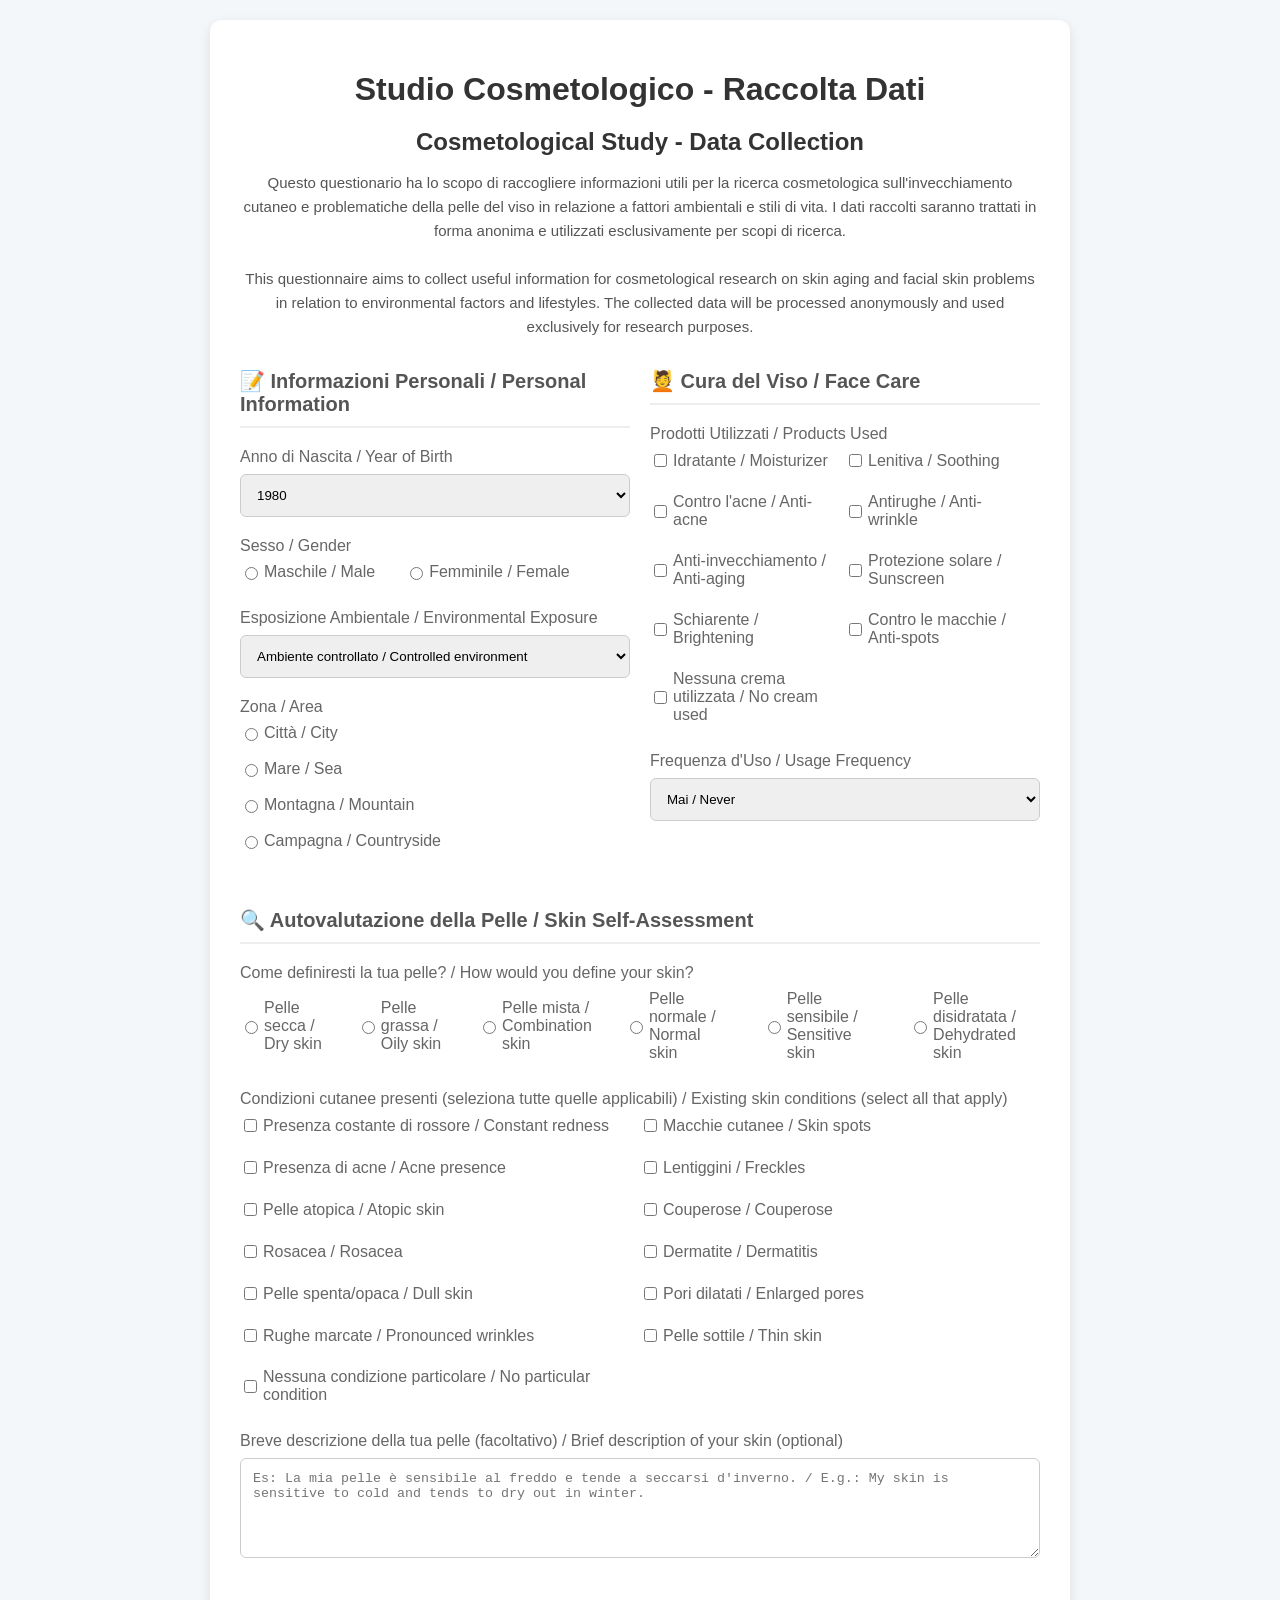
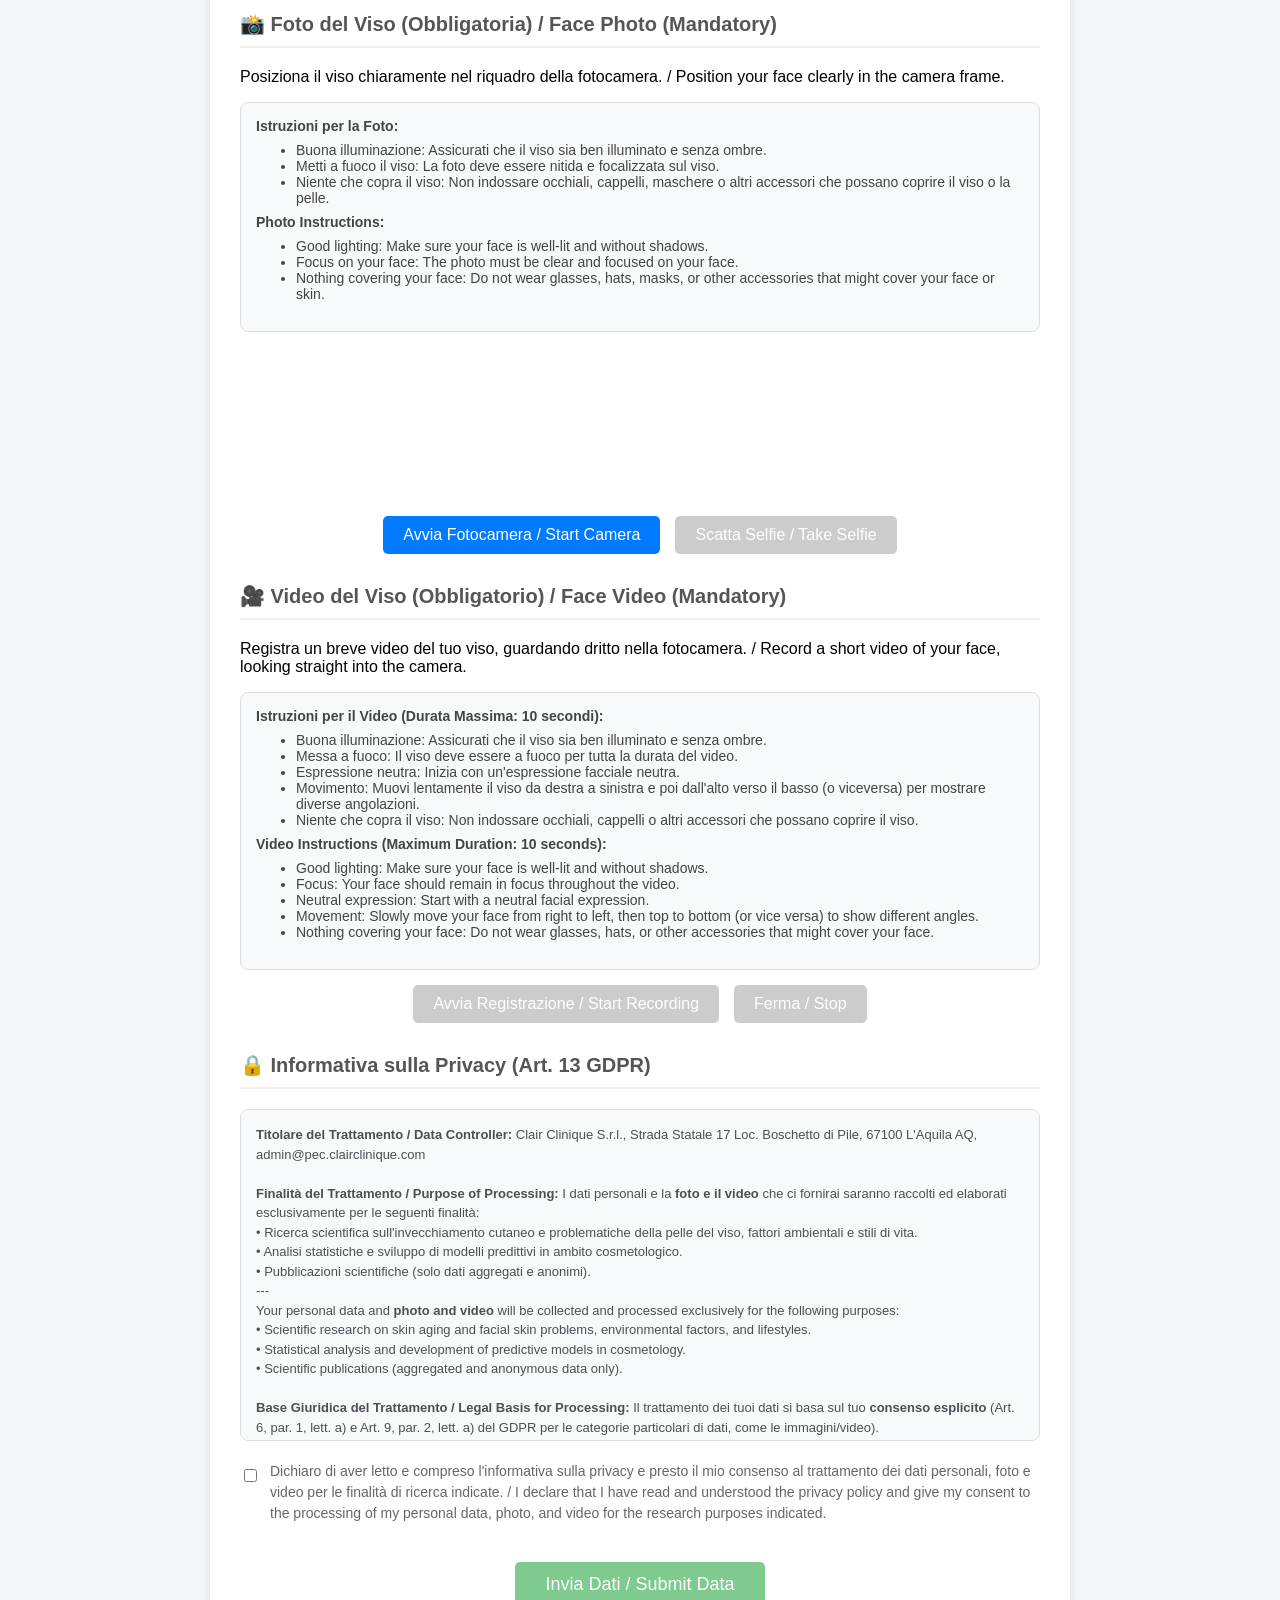
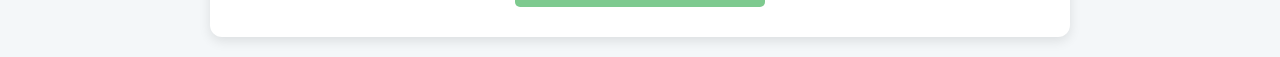
==== DermoStudy/index.html @ 660a95c3 "Create index.html" ====
<!DOCTYPE html>
<html lang="it">
<head>
    <meta charset="UTF-8">
    <meta name="viewport" content="width=device-width, initial-scale=1.0">
    <title>Studio Cosmetologico - Raccolta Dati</title>
    <style>
        body {
            font-family: Arial, sans-serif;
            display: flex;
            justify-content: center;
            align-items: center;
            min-height: 100vh;
            background-color: #f4f7f9;
            margin: 0;
            padding: 20px;
        }

        .container {
            width: 100%;
            max-width: 800px;
            background-color: #ffffff;
            padding: 30px;
            box-shadow: 0 4px 12px rgba(0, 0, 0, 0.1);
            border-radius: 12px;
        }

        h1, h2 {
            color: #333;
            text-align: center;
            margin-bottom: 15px;
        }

        .description {
            color: #555;
            font-size: 15px;
            text-align: center;
            line-height: 1.6;
            margin-bottom: 30px;
        }

        .step {
            margin-bottom: 30px;
        }

        .step-header {
            font-size: 20px;
            font-weight: bold;
            color: #555;
            border-bottom: 2px solid #eee;
            padding-bottom: 10px;
            margin-bottom: 20px;
        }

        label {
            display: block;
            margin-bottom: 8px;
            font-weight: 500;
            color: #666;
        }

        input[type="text"],
        input[type="email"],
        select, textarea {
            width: 100%;
            padding: 12px;
            margin-bottom: 20px;
            border: 1px solid #ccc;
            border-radius: 6px;
            box-sizing: border-box;
            transition: border-color 0.3s;
        }

        textarea {
            min-height: 100px;
            resize: vertical;
        }

        input:focus, select:focus, textarea:focus {
            border-color: #007bff;
            outline: none;
        }

        .radio-group {
            display: flex;
            gap: 30px;
            margin-bottom: 20px;
        }
        
        .radio-option {
            display: flex;
            align-items: center;
            cursor: pointer;
        }
        
        .radio-option input {
            margin-right: 6px;
        }

        .checkbox-group {
            display: flex;
            flex-wrap: wrap;
            gap: 15px;
            margin-bottom: 20px;
        }
        
        .checkbox-option {
            display: flex;
            align-items: center;
            width: calc(50% - 15px);
        }
        
        .checkbox-option input {
            margin-right: 6px;
        }

        /* Media Elements */
        #videoElement, #photoCanvas, #videoPreview {
            width: 100%;
            max-height: 400px;
            background-color: #000;
            border: 2px solid #ccc;
            border-radius: 8px;
            object-fit: cover;
            display: none;
            margin: 10px auto;
        }

        .media-controls {
            display: flex;
            justify-content: center;
            gap: 15px;
            margin-top: 15px;
        }
        
        .media-controls button {
            padding: 10px 20px;
            font-size: 16px;
            color: #fff;
            background-color: #007bff;
            border: none;
            border-radius: 5px;
            cursor: pointer;
        }
        
        .media-controls button:hover:not(:disabled) {
            background-color: #0056b3;
        }
        
        .media-controls button:disabled {
            background-color: #ccc;
            cursor: not-allowed;
        }

        /* Privacy Policy */
        .privacy-policy {
            max-height: 300px;
            overflow-y: auto;
            background-color: #f8f9fa;
            border: 1px solid #ddd;
            border-radius: 8px;
            padding: 15px;
            font-size: 13px;
            line-height: 1.5;
            color: #495057;
            margin-bottom: 20px;
        }

        .privacy-consent {
            display: flex;
            align-items: flex-start;
            margin-bottom: 25px;
        }
        
        .privacy-consent input[type="checkbox"] {
            margin-top: 8px;
        }
        
        .privacy-consent label {
            margin-left: 10px;
            font-size: 14px;
            color: #666;
            line-height: 1.5;
        }

        .submit-section {
            text-align: center;
        }
        
        #submitFormButton {
            padding: 12px 30px;
            font-size: 18px;
            background-color: #28a745;
            color: #fff;
            border: none;
            border-radius: 5px;
            cursor: not-allowed;
            opacity: 0.6;
        }
        
        #submitFormButton.active {
            opacity: 1;
            cursor: pointer;
        }
        
        #submitFormButton.active:hover {
            background-color: #218838;
        }

        .success-message {
            color: #28a745;
            font-weight: bold;
            margin-top: 20px;
            display: none;
        }
        
        .error-message {
            color: #dc3545;
            margin-top: 15px;
            display: none;
        }
        
        .form-row {
            display: flex;
            gap: 20px;
            margin-bottom: 20px;
        }
        
        .form-col {
            flex: 1;
        }
        
        @media (max-width: 768px) {
            .form-row {
                flex-direction: column;
                gap: 0;
            }
            
            .checkbox-option {
                width: 100%;
            }
        }

        .vertical-group {
            flex-direction: column;
            gap: 10px;
            align-items: flex-start;
        }
    </style>
</head>
<body>
    <div class="container">
        <h1>Studio Cosmetologico - Raccolta Dati</h1>
        <h2>Cosmetological Study - Data Collection</h2>
        <div class="description">
            Questo questionario ha lo scopo di raccogliere informazioni utili per la ricerca cosmetologica sull'invecchiamento cutaneo e problematiche della pelle del viso in relazione a fattori ambientali e stili di vita. I dati raccolti saranno trattati in forma anonima e utilizzati esclusivamente per scopi di ricerca.
            <br><br>
            This questionnaire aims to collect useful information for cosmetological research on skin aging and facial skin problems in relation to environmental factors and lifestyles. The collected data will be processed anonymously and used exclusively for research purposes.
        </div>

        <form id="verificationForm">
            <div class="form-row">
                <div class="form-col">
                    <div class="step form-section">
                        <div class="step-header">📝 Informazioni Personali / Personal Information</div>
                        
                        <label for="birthYear">Anno di Nascita / Year of Birth</label>
                        <select id="birthYear" name="birthYear" required>
                            <!-- Years will be populated by JavaScript -->
                        </select>

                        <label>Sesso / Gender</label>
                        <div class="radio-group">
                            <label class="radio-option">
                                <input type="radio" name="gender" value="Maschile / Male" required> Maschile / Male
                            </label>
                            <label class="radio-option">
                                <input type="radio" name="gender" value="Femminile / Female"> Femminile / Female
                            </label>
                        </div>

                        <label for="environmentExposure">Esposizione Ambientale / Environmental Exposure</label>
                        <select id="environmentExposure" name="environmentExposure" required>
                            <option value="Lavoro all'aperto / Outdoor work">Lavoro all'aperto / Outdoor work</option>
                            <option value="Esposizione solare frequente / Frequent sun exposure">Esposizione solare frequente / Frequent sun exposure</option>
                            <option value="Clima estremo / Extreme climate">Clima estremo / Extreme climate</option>
                            <option value="Ambiente controllato / Controlled environment" selected>Ambiente controllato / Controlled environment</option>
                        </select>

                        <label>Zona / Area</label>
                        <div class="radio-group vertical-group">
                            <label class="radio-option">
                                <input type="radio" name="area" value="Città / City" required> Città / City
                            </label>
                            
                            <label class="radio-option">
                                <input type="radio" name="area" value="Mare / Sea"> Mare / Sea
                            </label>
                            
                            <label class="radio-option">
                                <input type="radio" name="area" value="Montagna / Mountain"> Montagna / Mountain
                            </label>
                            
                            <label class="radio-option">
                                <input type="radio" name="area" value="Campagna / Countryside"> Campagna / Countryside
                            </label>
                        </div>
                    </div>
                </div>
                
                <div class="form-col">
                    <div class="step form-section">
                        <div class="step-header">💆 Cura del Viso / Face Care</div>
                        
                        <label>Prodotti Utilizzati / Products Used</label>
                        <div class="checkbox-group">
                            <label class="checkbox-option">
                                <input type="checkbox" name="products" value="Idratante / Moisturizer"> Idratante / Moisturizer
                            </label>
                            <label class="checkbox-option">
                                <input type="checkbox" name="products" value="Lenitiva / Soothing"> Lenitiva / Soothing
                            </label>
                            <label class="checkbox-option">
                                <input type="checkbox" name="products" value="Contro l'acne / Anti-acne"> Contro l'acne / Anti-acne
                            </label>
                            <label class="checkbox-option">
                                <input type="checkbox" name="products" value="Antirughe / Anti-wrinkle"> Antirughe / Anti-wrinkle
                            </label>
                            <label class="checkbox-option">
                                <input type="checkbox" name="products" value="Anti-invecchiamento / Anti-aging"> Anti-invecchiamento / Anti-aging
                            </label>
                            <label class="checkbox-option">
                                <input type="checkbox" name="products" value="Protezione solare / Sunscreen"> Protezione solare / Sunscreen
                            </label>
                            <label class="checkbox-option">
                                <input type="checkbox" name="products" value="Schiarente / Brightening"> Schiarente / Brightening
                            </label>
                            <label class="checkbox-option">
                                <input type="checkbox" name="products" value="Contro le macchie / Anti-spots"> Contro le macchie / Anti-spots
                            </label>
                            <label class="checkbox-option">
                                <input type="checkbox" name="products" value="Nessuna crema utilizzata / No cream used"> Nessuna crema utilizzata / No cream used
                            </label>
                        </div>

                        <label for="usageFrequency">Frequenza d'Uso / Usage Frequency</label>
                        <select id="usageFrequency" name="usageFrequency" required>
                            <option value="Mai / Never">Mai / Never</option>
                            <option value="Raramente / Rarely">Raramente / Rarely</option>
                            <option value="1-2 volte a settimana / 1-2 times a week">1-2 volte a settimana / 1-2 times a week</option>
                            <option value="3-4 volte a settimana / 3-4 times a week">3-4 volte a settimana / 3-4 times a week</option>
                            <option value="Ogni giorno / Every day">Ogni giorno / Every day</option>
                            <option value="Più volte al giorno / Multiple times a day">Più volte al giorno / Multiple times a day</option>
                        </select>
                    </div>
                </div>
            </div>
            
            <div class="step form-section">
                <div class="step-header">🔍 Autovalutazione della Pelle / Skin Self-Assessment</div>
                
                <label>Come definiresti la tua pelle? / How would you define your skin?</label>
                <div class="radio-group">
                    <label class="radio-option">
                        <input type="radio" name="skinType" value="Pelle secca / Dry skin" required> Pelle secca / Dry skin
                    </label>
                    <label class="radio-option">
                        <input type="radio" name="skinType" value="Pelle grassa / Oily skin"> Pelle grassa / Oily skin
                    </label>
                    <label class="radio-option">
                        <input type="radio" name="skinType" value="Pelle mista / Combination skin"> Pelle mista / Combination skin
                    </label>
                    <label class="radio-option">
                        <input type="radio" name="skinType" value="Pelle normale / Normal skin"> Pelle normale / Normal skin
                    </label>
                    <label class="radio-option">
                        <input type="radio" name="skinType" value="Pelle sensibile / Sensitive skin"> Pelle sensibile / Sensitive skin
                    </label>
                    <label class="radio-option">
                        <input type="radio" name="skinType" value="Pelle disidratata / Dehydrated skin"> Pelle disidratata / Dehydrated skin
                    </label>
                </div>
                
                <label>Condizioni cutanee presenti (seleziona tutte quelle applicabili) / Existing skin conditions (select all that apply)</label>
                <div class="checkbox-group">
                    <label class="checkbox-option">
                        <input type="checkbox" name="skinConditions" value="Presenza costante di rossore / Constant redness"> Presenza costante di rossore / Constant redness
                    </label>
                    <label class="checkbox-option">
                        <input type="checkbox" name="skinConditions" value="Macchie cutanee / Skin spots"> Macchie cutanee / Skin spots
                    </label>
                    <label class="checkbox-option">
                        <input type="checkbox" name="skinConditions" value="Presenza di acne / Acne presence"> Presenza di acne / Acne presence
                    </label>
                    <label class="checkbox-option">
                        <input type="checkbox" name="skinConditions" value="Lentiggini / Freckles"> Lentiggini / Freckles
                    </label>
                    <label class="checkbox-option">
                        <input type="checkbox" name="skinConditions" value="Pelle atopica / Atopic skin"> Pelle atopica / Atopic skin
                    </label>
                    <label class="checkbox-option">
                        <input type="checkbox" name="skinConditions" value="Couperose / Couperose"> Couperose / Couperose
                    </label>
                    <label class="checkbox-option">
                        <input type="checkbox" name="skinConditions" value="Rosacea / Rosacea"> Rosacea / Rosacea
                    </label>
                    <label class="checkbox-option">
                        <input type="checkbox" name="skinConditions" value="Dermatite / Dermatitis"> Dermatite / Dermatitis
                    </label>
                    <label class="checkbox-option">
                        <input type="checkbox" name="skinConditions" value="Pelle spenta/opaca / Dull skin"> Pelle spenta/opaca / Dull skin
                    </label>
                    <label class="checkbox-option">
                        <input type="checkbox" name="skinConditions" value="Pori dilatati / Enlarged pores"> Pori dilatati / Enlarged pores
                    </label>
                    <label class="checkbox-option">
                        <input type="checkbox" name="skinConditions" value="Rughe marcate / Pronounced wrinkles"> Rughe marcate / Pronounced wrinkles
                    </label>
                    <label class="checkbox-option">
                        <input type="checkbox" name="skinConditions" value="Pelle sottile / Thin skin"> Pelle sottile / Thin skin
                    </label>
                    <label class="checkbox-option">
                        <input type="checkbox" name="skinConditions" value="Nessuna condizione particolare / No particular condition"> Nessuna condizione particolare / No particular condition
                    </label>
                </div>
                
                <label for="skinDescription">Breve descrizione della tua pelle (facoltativo) / Brief description of your skin (optional)</label>
                <textarea id="skinDescription" name="skinDescription" placeholder="Es: La mia pelle è sensibile al freddo e tende a seccarsi d'inverno. / E.g.: My skin is sensitive to cold and tends to dry out in winter."></textarea>
            </div>

            <!-- Step 2: Selfie -->
            <div class="step selfie-section">
                <div class="step-header">📸 Foto del Viso (Obbligatoria) / Face Photo (Mandatory)</div>
                <p>Posiziona il viso chiaramente nel riquadro della fotocamera. / Position your face clearly in the camera frame.</p>
                <div style="background: #f8f9fa; border: 1px solid #ddd; border-radius: 8px; padding: 15px; margin-bottom: 15px; font-size: 14px; color: #444;">
                    <strong>Istruzioni per la Foto:</strong>
                    <ul style="margin-top: 8px; margin-bottom: 8px;">
                        <li>Buona illuminazione: Assicurati che il viso sia ben illuminato e senza ombre.</li>
                        <li>Metti a fuoco il viso: La foto deve essere nitida e focalizzata sul viso.</li>
                        <li>Niente che copra il viso: Non indossare occhiali, cappelli, maschere o altri accessori che possano coprire il viso o la pelle.</li>
                    </ul>
                    <strong>Photo Instructions:</strong>
                    <ul style="margin-top: 8px;">
                        <li>Good lighting: Make sure your face is well-lit and without shadows.</li>
                        <li>Focus on your face: The photo must be clear and focused on your face.</li>
                        <li>Nothing covering your face: Do not wear glasses, hats, masks, or other accessories that might cover your face or skin.</li>
                    </ul>
                </div>
                <video id="selfieVideoElement"></video>
                <canvas id="photoCanvas"></canvas>
                <div class="media-controls">
                    <button type="button" id="startCameraButton">Avvia Fotocamera / Start Camera</button>
                    <button type="button" id="captureButton" disabled>Scatta Selfie / Take Selfie</button>
                    <button type="button" id="retakeButton" style="display: none;">Ripeti / Retake</button>
                </div>
            </div>

            <!-- Step 3: Video Recording -->
            <div class="step video-section">
                <div class="step-header">🎥 Video del Viso (Obbligatorio) / Face Video (Mandatory)</div>
                <p>Registra un breve video del tuo viso, guardando dritto nella fotocamera. / Record a short video of your face, looking straight into the camera.</p>
                <div style="background: #f8f9fa; border: 1px solid #ddd; border-radius: 8px; padding: 15px; margin-bottom: 15px; font-size: 14px; color: #444;">
                    <strong>Istruzioni per il Video (Durata Massima: 10 secondi):</strong>
                    <ul style="margin-top: 8px; margin-bottom: 8px;">
                        <li>Buona illuminazione: Assicurati che il viso sia ben illuminato e senza ombre.</li>
                        <li>Messa a fuoco: Il viso deve essere a fuoco per tutta la durata del video.</li>
                        <li>Espressione neutra: Inizia con un'espressione facciale neutra.</li>
                        <li>Movimento: Muovi lentamente il viso da destra a sinistra e poi dall'alto verso il basso (o viceversa) per mostrare diverse angolazioni.</li>
                        <li>Niente che copra il viso: Non indossare occhiali, cappelli o altri accessori che possano coprire il viso.</li>
                    </ul>
                    <strong>Video Instructions (Maximum Duration: 10 seconds):</strong>
                    <ul style="margin-top: 8px;">
                        <li>Good lighting: Make sure your face is well-lit and without shadows.</li>
                        <li>Focus: Your face should remain in focus throughout the video.</li>
                        <li>Neutral expression: Start with a neutral facial expression.</li>
                        <li>Movement: Slowly move your face from right to left, then top to bottom (or vice versa) to show different angles.</li>
                        <li>Nothing covering your face: Do not wear glasses, hats, or other accessories that might cover your face.</li>
                    </ul>
                </div>
                <video id="videoElement"></video>
                <video id="videoPreview" controls></video>
                <div class="media-controls">
                    <button type="button" id="recordButton" disabled>Avvia Registrazione / Start Recording</button>
                    <button type="button" id="stopButton" disabled>Ferma / Stop</button>
                    <button type="button" id="reRecordButton" style="display: none;">Riregistra / Re-record</button>
                </div>
            </div>

            <!-- Step 4: Privacy -->
            <div class="step privacy-section">
                <div class="step-header">🔒 Informativa sulla Privacy (Art. 13 GDPR)</div>
                <div class="privacy-policy">
                    <strong>Titolare del Trattamento / Data Controller:</strong> Clair Clinique S.r.l., Strada Statale 17 Loc. Boschetto di Pile, 67100 L'Aquila AQ, admin@pec.clairclinique.com<br><br>

                    <strong>Finalità del Trattamento / Purpose of Processing:</strong> I dati personali e la <strong>foto e il video</strong> che ci fornirai saranno raccolti ed elaborati esclusivamente per le seguenti finalità:<br>
                    • Ricerca scientifica sull'invecchiamento cutaneo e problematiche della pelle del viso, fattori ambientali e stili di vita.<br>
                    • Analisi statistiche e sviluppo di modelli predittivi in ambito cosmetologico.<br>
                    • Pubblicazioni scientifiche (solo dati aggregati e anonimi).<br>
                    ---<br>
                    Your personal data and <strong>photo and video</strong> will be collected and processed exclusively for the following purposes:<br>
                    • Scientific research on skin aging and facial skin problems, environmental factors, and lifestyles.<br>
                    • Statistical analysis and development of predictive models in cosmetology.<br>
                    • Scientific publications (aggregated and anonymous data only).<br><br>

                    <strong>Base Giuridica del Trattamento / Legal Basis for Processing:</strong> Il trattamento dei tuoi dati si basa sul tuo <strong>consenso esplicito</strong> (Art. 6, par. 1, lett. a) e Art. 9, par. 2, lett. a) del GDPR per le categorie particolari di dati, come le immagini/video).<br>
                    ---<br>
                    The processing of your data is based on your <strong>explicit consent</strong> (Art. 6, par. 1, lit. a) and Art. 9, par. 2, lit. a) of the GDPR for special categories of data, such as images/videos).<br><br>

                    <strong>Categorie di Dati Raccolti / Categories of Data Collected:</strong><br>
                    • <strong>Dati anagrafici (non identificativi) / Anagraphic data (non-identifying):</strong> Anno di nascita / Year of birth, Sesso / Gender.<br>
                    • <strong>Dati geografici / Geographic data:</strong> Zona (città, mare, montagna, campagna) / Area (city, sea, mountain, countryside).<br>
                    • <strong>Dati relativi allo stile di vita / Lifestyle data:</strong> Esposizione ambientale / Environmental exposure.<br>
                    • <strong>Dati relativi alla salute (autovalutazione) / Health-related data (self-assessment):</strong> Tipo di pelle / Skin type, Condizioni cutanee / Skin conditions, Breve descrizione della pelle / Brief skin description.<br>
                    • <strong>Dati relativi alle abitudini di cura / Care habits data:</strong> Prodotti utilizzati / Products used, Frequenza d'uso / Usage frequency.<br>
                    • <strong>Dati biometrici (foto e video)</strong>: Una fotografia E un video del viso. / <strong>Biometric data (photo and video)</strong>: A photograph AND a video of the face.<br><br>

                    <strong>Modalità del Trattamento / Processing Methods:</strong> I tuoi dati saranno trattati in formato elettronico e cartaceo, con logiche strettamente correlate alle finalità indicate e in modo da garantirne la sicurezza e la riservatezza, nel rispetto dei principi di cui all'Art. 5 del GDPR. Verranno adottate tutte le misure tecniche e organizzative necessarie a ridurre al minimo il rischio di accesso non autorizzato, diffusione, perdita o distruzione dei dati.<br>
                    ---<br>
                    Your data will be processed in electronic and paper format, with logic strictly related to the indicated purposes and in a way that ensures their security and confidentiality, in compliance with the principles of Art. 5 of the GDPR. All necessary technical and organizational measures will be adopted to minimize the risk of unauthorized access, dissemination, loss, or destruction of data.<br><br>

                    <strong>Anonimizzazione e Pseudonimizzazione / Anonymization and Pseudonymization:</strong> Per la ricerca, i dati saranno, ove possibile e appropriato, <strong>anonimizzati</strong> o <strong>pseudonimizzati</strong> in modo da non consentire la tua identificazione diretta. La tua immagine e video saranno utilizzati solo per le finalità di ricerca specificate e non saranno associati al tuo nome o ad altri dati identificativi nelle pubblicazioni o nelle presentazioni.<br>
                    ---<br>
                    For research purposes, data will be, where possible and appropriate, <strong>anonymized</strong> or <strong>pseudonymized</strong> so as not to allow your direct identification. Your image and video will only be used for the specified research purposes and will not be associated with your name or other identifying data in publications or presentations.<br><br>

                    <strong>Conservazione dei Dati / Data Retention:</strong> I dati saranno conservati per il tempo strettamente necessario al perseguimento delle finalità di ricerca, e comunque non oltre <strong>10 anni</strong> dalla data di raccolta, salvo ulteriori obblighi di legge o esigenze di ricerca che richiedano un periodo più lungo, sempre nel rispetto delle normative vigenti.<br>
                    ---<br>
                    Data will be stored for the time strictly necessary to pursue research purposes, and in any case not beyond <strong>10 years</strong> from the date of collection, unless further legal obligations or research needs require a longer period, always in compliance with current regulations.<br><br>

                    <strong>Destinatari dei Dati / Data Recipients:</strong> I tuoi dati non saranno diffusi. Potranno essere condivisi con il personale autorizzato di Clair Clinique S.r.l. coinvolto nella ricerca e con soggetti terzi (es. università, istituti di ricerca) solo se strettamente necessario per le finalità di ricerca e previo accordi di riservatezza e conformità al GDPR.<br>
                    ---<br>
                    Your data will be shared only with authorized personnel of the Clair Clinique involved in the research and with third parties (e.g., universities, research institutes) only if strictly necessary for research purposes and after confidentiality agreements and GDPR compliance.<br><br>

                    <strong>Diritti dell'Interessato / Data Subject Rights:</strong> In qualità di interessato, hai il diritto di:<br>
                    • <strong>Accesso / Access</strong> (Art. 15 GDPR): Ottenere la conferma che sia o meno in corso un trattamento di dati personali che ti riguardano e, in tal caso, ottenerne l'accesso. / Obtain confirmation as to whether or not personal data concerning you are being processed, and, where that is the case, access to the personal data.<br>
                    • <strong>Rettifica / Rectification</strong> (Art. 16 GDPR): Ottenere la rettifica dei dati personali inesatti che ti riguardano. / Obtain the rectification of inaccurate personal data concerning you.<br>
                    • <strong>Cancellazione / Erasure</strong> (Art. 17 GDPR - "diritto all'oblio" / "right to be forgotten"): Ottenere la cancellazione dei dati personali che ti riguardano, se sussistono i motivi previsti dalla legge. / Obtain the erasure of personal data concerning you without undue delay if the grounds provided by law exist.<br>
                    • <strong>Limitazione di trattamento / Restriction of processing</strong> (Art. 18 GDPR): Ottenere la limitazione del trattamento. / Obtain restriction of processing.<br>
                    • <strong>Portabilità dei dati / Data portability</strong> (Art. 20 GDPR): Ricevere in un formato strutturato, di uso comune e leggibile da dispositivo automatico i dati personali che ti riguardano. / Receive the personal data concerning you in a structured, commonly used and machine-readable format.<br>
                    • <strong>Opposizione / Objection</strong> (Art. 21 GDPR): Opporti al trattamento dei dati personali che ti riguardano. / Object to the processing of personal data concerning you.<br>
                    • <strong>Revoca del consenso / Withdrawal of consent</strong> (Art. 7 GDPR): Revocare il consenso in qualsiasi momento, senza pregiudicare la liceità del trattamento basata sul consenso prestato prima della revoca. / Withdraw consent at any time, without affecting the lawfulness of processing based on consent before its withdrawal.<br><br>

                    <strong>Esercizio dei Diritti / Exercise of Rights:</strong> Per esercitare i tuoi diritti, puoi contattare il Titolare del Trattamento all'indirizzo email: admin@pec.clairclinique.com o scrivere all'indirizzo: Clair Clinique S.r.l., Strada Statale 17 Loc. Boschetto di Pile, 67100 L'Aquila AQ.<br>
                    ---<br>
                    To exercise your rights, you can contact the Data Controller at the email address: admin@pec.clairclinique.com or write to the address: Clair Clinique S.r.l., Strada Statale 17 Loc. Boschetto di Pile, 67100 L'Aquila AQ.<br><br>

                    <strong>Reclamo all'Autorità di Controllo / Complaint to Supervisory Authority:</strong> Hai il diritto di proporre reclamo all'Autorità Garante per la Protezione dei Dati Personali (www.gpdp.it) se ritieni che il trattamento dei tuoi dati personali avvenga in violazione del GDPR.<br>
                    ---<br>
                    You have the right to lodge a complaint with the Italian Data Protection Authority (www.gpdp.it) if you believe that the processing of your personal data is in violation of the GDPR.<br><br>

                    <strong>Trasferimenti Internazionali / International Transfers:</strong> I tuoi dati non saranno trasferiti al di fuori dell'Unione Europea, salvo che ciò non sia strettamente necessario per le finalità di ricerca e previo adeguate garanzie di protezione conformi al GDPR.<br>
                    ---<br>
                    Your data will not be transferred outside the European Union, unless this is strictly necessary for research purposes and with adequate protection guarantees in accordance with the GDPR.<br><br>

                    <strong>Aggiornamenti / Updates:</strong> La presente informativa potrà essere aggiornata periodicamente. Ti invitiamo a consultarla regolarmente per essere sempre informato su come trattiamo i tuoi dati personali.<br>
                    ---<br>
                    This privacy policy may be updated periodically. We invite you to consult it regularly to stay informed about how we process your personal data.
                </div>

                <div class="privacy-consent">
                    <input type="checkbox" id="privacyConsent" name="privacyConsent" required>
                    <label for="privacyConsent">
                        Dichiaro di aver letto e compreso l'informativa sulla privacy e presto il mio consenso al trattamento dei dati personali, foto e video per le finalità di ricerca indicate. / I declare that I have read and understood the privacy policy and give my consent to the processing of my personal data, photo, and video for the research purposes indicated.
                    </label>
                </div>
            </div>

            <div class="submit-section">
                <button type="submit" id="submitFormButton" disabled>Invia Dati / Submit Data</button>
                <div class="success-message" id="successMessage"></div>
                <div class="error-message" id="errorMessage"></div>
            </div>
        </form>
    </div>

    <script>
        // Elements
        const selfieVideoElement = document.getElementById('selfieVideoElement');
        const videoElement = document.getElementById('videoElement');
        const photoCanvas = document.getElementById('photoCanvas');
        const videoPreview = document.getElementById('videoPreview');
        const startCameraButton = document.getElementById('startCameraButton');
        const captureButton = document.getElementById('captureButton');
        const retakeButton = document.getElementById('retakeButton');
        const recordButton = document.getElementById('recordButton');
        const stopButton = document.getElementById('stopButton');
        const reRecordButton = document.getElementById('reRecordButton');
        const submitFormButton = document.getElementById('submitFormButton');
        const privacyConsent = document.getElementById('privacyConsent');
        const errorMessage = document.getElementById('errorMessage');
        const successMessage = document.getElementById('successMessage');
        const form = document.getElementById('verificationForm');

        const canvasContext = photoCanvas.getContext('2d');
        let currentStream = null;
        let mediaRecorder = null;
        let recordedChunks = [];
        let photoData = null;
        let videoData = null;

        let selfieTaken = false;
        let videoRecorded = false;

        // Generate random ID
        function generateRandomId(length = 8) {
            const chars = 'abcdefghijklmnopqrstuvwxyz0123456789';
            let result = '';
            for (let i = 0; i < length; i++) {
                result += chars.charAt(Math.floor(Math.random() * chars.length));
            }
            return result;
        }

        function getTimestamp() {
            const d = new Date();
            return d.getFullYear() +
                String(d.getMonth()+1).padStart(2,'0') +
                String(d.getDate()).padStart(2,'0') +
                String(d.getHours()).padStart(2,'0') +
                String(d.getMinutes()).padStart(2,'0') +
                String(d.getSeconds()).padStart(2,'0');
        }

        // Populate birth year
        window.addEventListener('DOMContentLoaded', () => {
            const birthYearSelect = document.getElementById('birthYear');
            for (let year = 1940; year <= 2010; year++) {
                const option = document.createElement('option');
                option.value = year;
                option.textContent = year;
                birthYearSelect.appendChild(option);
            }
            // Set default value to 1980
            birthYearSelect.value = "1980";
            
            startCameraButton.disabled = false;
        });

        // --- Step 2: Selfie ---
        startCameraButton.addEventListener('click', async () => {
            try {
                if (currentStream) currentStream.getTracks().forEach(t => t.stop());
                currentStream = await navigator.mediaDevices.getUserMedia({ video: true });
                selfieVideoElement.srcObject = currentStream;
                selfieVideoElement.style.display = 'block';
                selfieVideoElement.play();
                photoCanvas.style.display = 'none';
                captureButton.disabled = false;
                startCameraButton.disabled = true;
                errorMessage.style.display = 'none';
            } catch (err) {
                console.error('Camera error:', err);
                showError('Errore: permesso fotocamera negato.');
            }
        });

        captureButton.addEventListener('click', () => {
            if (!currentStream) return;

            photoCanvas.width = selfieVideoElement.videoWidth;
            photoCanvas.height = selfieVideoElement.videoHeight;
            canvasContext.drawImage(selfieVideoElement, 0, 0, photoCanvas.width, photoCanvas.height);
            photoData = photoCanvas.toDataURL('image/png');

            selfieVideoElement.style.display = 'none';
            photoCanvas.style.display = 'block';
            captureButton.style.display = 'none';
            retakeButton.style.display = 'inline-block';

            currentStream.getTracks().forEach(t => t.stop());
            currentStream = null;

            selfieTaken = true;
            recordButton.disabled = false;
            checkFormStatus();
        });

        retakeButton.addEventListener('click', () => {
            photoCanvas.style.display = 'none';
            captureButton.style.display = 'inline-block';
            retakeButton.style.display = 'none';
            startCameraButton.disabled = false;
            photoData = null;
            selfieTaken = false;
            checkFormStatus();
        });

        // --- Step 3: Video Recording ---
        recordButton.addEventListener('click', async () => {
            try {
                if (currentStream) currentStream.getTracks().forEach(t => t.stop());
                currentStream = await navigator.mediaDevices.getUserMedia({ video: true, audio: true });
                videoElement.srcObject = currentStream;
                videoElement.style.display = 'block';
                videoElement.play(); // <-- Add this line
                videoPreview.style.display = 'none';
                // photoCanvas.style.display = 'none'; 

                recordButton.disabled = true;
                stopButton.disabled = false;
                reRecordButton.style.display = 'none';

                recordedChunks = [];
                mediaRecorder = new MediaRecorder(currentStream, { mimeType: 'video/webm' });

                mediaRecorder.ondataavailable = e => {
                    if (e.data.size > 0) {
                        recordedChunks.push(e.data);
                    }
                };

                mediaRecorder.onstop = () => {
                    const blob = new Blob(recordedChunks, { type: 'video/webm' });
                    videoData = blob;
                    videoPreview.src = URL.createObjectURL(blob);
                    videoPreview.style.display = 'block';
                    videoElement.style.display = 'none';
                    // photoCanvas.style.display = 'none';

                    currentStream.getTracks().forEach(t => t.stop());
                    currentStream = null;

                    videoRecorded = true;
                    checkFormStatus();
                };

                mediaRecorder.start();

                // Auto-stop after 10s
                setTimeout(() => {
                    if (mediaRecorder && mediaRecorder.state === 'recording') {
                        mediaRecorder.stop();
                        stopButton.disabled = true;
                        reRecordButton.style.display = 'inline-block';
                    }
                }, 10000); // 10 seconds max
            } catch (err) {
                console.error('Video error:', err);
                showError('Errore: permesso videocamera negato.');
            }
        });

        stopButton.addEventListener('click', () => {
            if (mediaRecorder && mediaRecorder.state === 'recording') {
                mediaRecorder.stop();
                stopButton.disabled = true;
                reRecordButton.style.display = 'inline-block';
            }
        });

        reRecordButton.addEventListener('click', () => {
            videoPreview.style.display = 'none';
            reRecordButton.style.display = 'none';
            recordButton.disabled = false;
            videoData = null;
            videoRecorded = false;
            checkFormStatus();
        });

        // --- Form Validation and Submission ---
        privacyConsent.addEventListener('change', checkFormStatus);

        function checkFormStatus() {
            // Enable submit if selfie, video, and privacy consent are present
            if (selfieTaken && videoRecorded && privacyConsent.checked) {
                submitFormButton.disabled = false;
                submitFormButton.classList.add('active');
            } else {
                submitFormButton.disabled = true;
                submitFormButton.classList.remove('active');
            }
        }

        function showError(msg) {
            errorMessage.textContent = msg;
            errorMessage.style.display = 'block';
            successMessage.style.display = 'none';
        }

        function showSuccess(msg) {
            successMessage.textContent = msg;
            successMessage.style.display = 'block';
            errorMessage.style.display = 'none';
        }

        form.addEventListener('submit', async (e) => {
            e.preventDefault();
            errorMessage.style.display = 'none';
            successMessage.style.display = 'none';

            // Custom validation for all required fields except the optional textarea
            const requiredSelectors = [
                '#birthYear',
                'input[name="gender"]:checked',
                '#environmentExposure',
                'input[name="area"]:checked',
                'input[name="products"]:checked',
                '#usageFrequency',
                'input[name="skinType"]:checked',
                'input[name="skinConditions"]:checked'
            ];
            let allValid = true;
            for (const selector of requiredSelectors) {
                if (!form.querySelector(selector)) {
                    allValid = false;
                    break;
                }
            }
            if (!allValid) {
                showError('Per favore, compila tutti i campi obbligatori. / Please fill in all required fields.');
                return;
            }

            if (!selfieTaken) {
                showError('Devi scattare un selfie.');
                return;
            }
            if (!videoRecorded) {
                showError('Devi registrare un video.');
                return;
            }
            if (!privacyConsent.checked) {
                showError('Devi accettare l\'informativa sulla privacy.');
                return;
            }

            // Gather form data
            const formData = new FormData(form);
            // Get all checked checkboxes for products and skinConditions
            formData.set('products', Array.from(form.querySelectorAll('input[name="products"]:checked')).map(cb => cb.value));
            formData.set('skinConditions', Array.from(form.querySelectorAll('input[name="skinConditions"]:checked')).map(cb => cb.value));

            // Add selfie and video
            formData.append('selfie', dataURLtoBlob(photoData), 'selfie.png');
            formData.append('video', videoData, 'video.webm');

            // Generate user folder name
            const userId = generateRandomId() + '_' + getTimestamp();
            formData.append('userId', userId);

            submitFormButton.disabled = true;
            submitFormButton.textContent = 'Invio in corso... / Submitting...';

            try {
                const response = await fetch('/submit', {
                    method: 'POST',
                    body: formData
                });

                if (response.ok) {
                    showSuccess('Dati inviati con successo! / Data submitted successfully!');
                    form.reset();
                    photoCanvas.style.display = 'none';
                    videoPreview.style.display = 'none';
                    selfieTaken = false;
                    videoRecorded = false;
                    photoData = null;
                    videoData = null;
                    checkFormStatus();
                } else {
                    const errText = await response.text();
                    showError('Errore durante l\'invio: ' + errText);
                }
            } catch (err) {
                showError('Errore di rete: ' + err.message);
            } finally {
                submitFormButton.disabled = false;
                submitFormButton.textContent = 'Invia Dati / Submit Data';
            }
        });

        // Helper: Convert dataURL to Blob
        function dataURLtoBlob(dataurl) {
            if (!dataurl) return null;
            const arr = dataurl.split(','), mime = arr[0].match(/:(.*?);/)[1],
                bstr = atob(arr[1]), n = bstr.length, u8arr = new Uint8Array(n);
            for (let i = 0; i < n; i++) {
                u8arr[i] = bstr.charCodeAt(i);
            }
            return new Blob([u8arr], { type: mime });
        }
    </script>
</body>
</html>
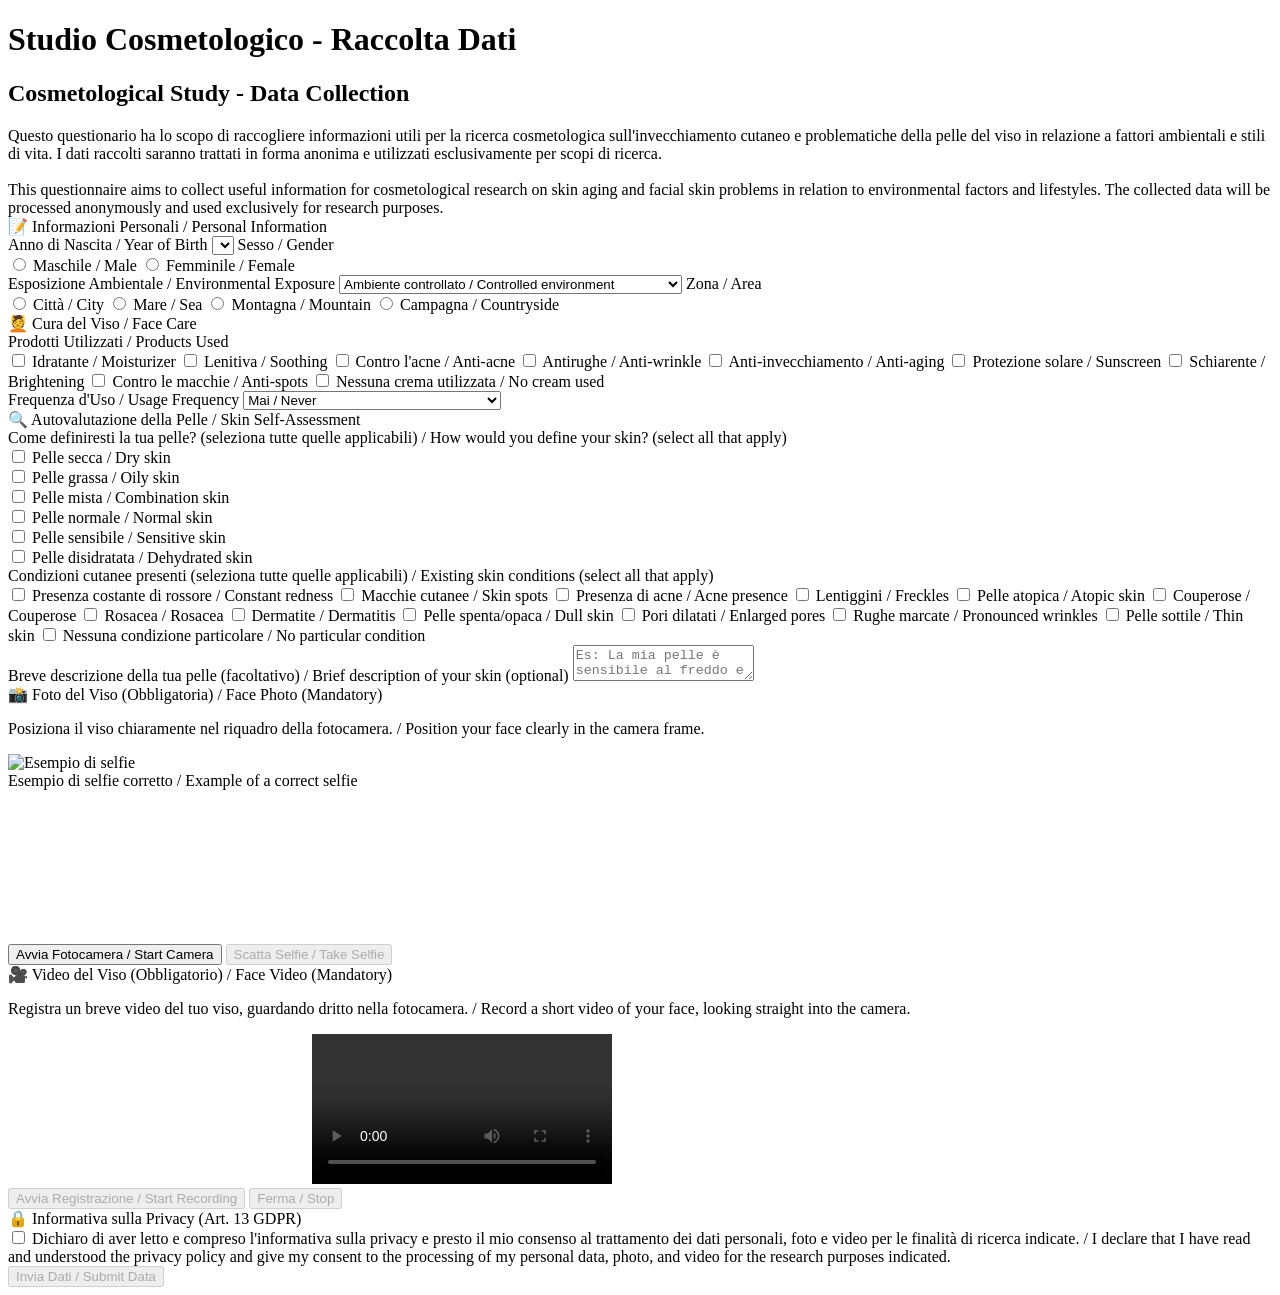
==== commit 02836188: "Add files via upload" ====
--- a/DermoStudy/index.html
+++ b/DermoStudy/index.html
@@ -4,249 +4,7 @@
     <meta charset="UTF-8">
     <meta name="viewport" content="width=device-width, initial-scale=1.0">
     <title>Studio Cosmetologico - Raccolta Dati</title>
-    <style>
-        body {
-            font-family: Arial, sans-serif;
-            display: flex;
-            justify-content: center;
-            align-items: center;
-            min-height: 100vh;
-            background-color: #f4f7f9;
-            margin: 0;
-            padding: 20px;
-        }
-
-        .container {
-            width: 100%;
-            max-width: 800px;
-            background-color: #ffffff;
-            padding: 30px;
-            box-shadow: 0 4px 12px rgba(0, 0, 0, 0.1);
-            border-radius: 12px;
-        }
-
-        h1, h2 {
-            color: #333;
-            text-align: center;
-            margin-bottom: 15px;
-        }
-
-        .description {
-            color: #555;
-            font-size: 15px;
-            text-align: center;
-            line-height: 1.6;
-            margin-bottom: 30px;
-        }
-
-        .step {
-            margin-bottom: 30px;
-        }
-
-        .step-header {
-            font-size: 20px;
-            font-weight: bold;
-            color: #555;
-            border-bottom: 2px solid #eee;
-            padding-bottom: 10px;
-            margin-bottom: 20px;
-        }
-
-        label {
-            display: block;
-            margin-bottom: 8px;
-            font-weight: 500;
-            color: #666;
-        }
-
-        input[type="text"],
-        input[type="email"],
-        select, textarea {
-            width: 100%;
-            padding: 12px;
-            margin-bottom: 20px;
-            border: 1px solid #ccc;
-            border-radius: 6px;
-            box-sizing: border-box;
-            transition: border-color 0.3s;
-        }
-
-        textarea {
-            min-height: 100px;
-            resize: vertical;
-        }
-
-        input:focus, select:focus, textarea:focus {
-            border-color: #007bff;
-            outline: none;
-        }
-
-        .radio-group {
-            display: flex;
-            gap: 30px;
-            margin-bottom: 20px;
-        }
-        
-        .radio-option {
-            display: flex;
-            align-items: center;
-            cursor: pointer;
-        }
-        
-        .radio-option input {
-            margin-right: 6px;
-        }
-
-        .checkbox-group {
-            display: flex;
-            flex-wrap: wrap;
-            gap: 15px;
-            margin-bottom: 20px;
-        }
-        
-        .checkbox-option {
-            display: flex;
-            align-items: center;
-            width: calc(50% - 15px);
-        }
-        
-        .checkbox-option input {
-            margin-right: 6px;
-        }
-
-        /* Media Elements */
-        #videoElement, #photoCanvas, #videoPreview {
-            width: 100%;
-            max-height: 400px;
-            background-color: #000;
-            border: 2px solid #ccc;
-            border-radius: 8px;
-            object-fit: cover;
-            display: none;
-            margin: 10px auto;
-        }
-
-        .media-controls {
-            display: flex;
-            justify-content: center;
-            gap: 15px;
-            margin-top: 15px;
-        }
-        
-        .media-controls button {
-            padding: 10px 20px;
-            font-size: 16px;
-            color: #fff;
-            background-color: #007bff;
-            border: none;
-            border-radius: 5px;
-            cursor: pointer;
-        }
-        
-        .media-controls button:hover:not(:disabled) {
-            background-color: #0056b3;
-        }
-        
-        .media-controls button:disabled {
-            background-color: #ccc;
-            cursor: not-allowed;
-        }
-
-        /* Privacy Policy */
-        .privacy-policy {
-            max-height: 300px;
-            overflow-y: auto;
-            background-color: #f8f9fa;
-            border: 1px solid #ddd;
-            border-radius: 8px;
-            padding: 15px;
-            font-size: 13px;
-            line-height: 1.5;
-            color: #495057;
-            margin-bottom: 20px;
-        }
-
-        .privacy-consent {
-            display: flex;
-            align-items: flex-start;
-            margin-bottom: 25px;
-        }
-        
-        .privacy-consent input[type="checkbox"] {
-            margin-top: 8px;
-        }
-        
-        .privacy-consent label {
-            margin-left: 10px;
-            font-size: 14px;
-            color: #666;
-            line-height: 1.5;
-        }
-
-        .submit-section {
-            text-align: center;
-        }
-        
-        #submitFormButton {
-            padding: 12px 30px;
-            font-size: 18px;
-            background-color: #28a745;
-            color: #fff;
-            border: none;
-            border-radius: 5px;
-            cursor: not-allowed;
-            opacity: 0.6;
-        }
-        
-        #submitFormButton.active {
-            opacity: 1;
-            cursor: pointer;
-        }
-        
-        #submitFormButton.active:hover {
-            background-color: #218838;
-        }
-
-        .success-message {
-            color: #28a745;
-            font-weight: bold;
-            margin-top: 20px;
-            display: none;
-        }
-        
-        .error-message {
-            color: #dc3545;
-            margin-top: 15px;
-            display: none;
-        }
-        
-        .form-row {
-            display: flex;
-            gap: 20px;
-            margin-bottom: 20px;
-        }
-        
-        .form-col {
-            flex: 1;
-        }
-        
-        @media (max-width: 768px) {
-            .form-row {
-                flex-direction: column;
-                gap: 0;
-            }
-            
-            .checkbox-option {
-                width: 100%;
-            }
-        }
-
-        .vertical-group {
-            flex-direction: column;
-            gap: 10px;
-            align-items: flex-start;
-        }
-    </style>
+    <link rel="stylesheet" href="css/styles.css">
 </head>
 <body>
     <div class="container">
@@ -257,18 +15,15 @@
             <br><br>
             This questionnaire aims to collect useful information for cosmetological research on skin aging and facial skin problems in relation to environmental factors and lifestyles. The collected data will be processed anonymously and used exclusively for research purposes.
         </div>
-
         <form id="verificationForm">
             <div class="form-row">
                 <div class="form-col">
                     <div class="step form-section">
                         <div class="step-header">📝 Informazioni Personali / Personal Information</div>
-                        
                         <label for="birthYear">Anno di Nascita / Year of Birth</label>
                         <select id="birthYear" name="birthYear" required>
                             <!-- Years will be populated by JavaScript -->
                         </select>
-
                         <label>Sesso / Gender</label>
                         <div class="radio-group">
                             <label class="radio-option">
@@ -278,7 +33,6 @@
                                 <input type="radio" name="gender" value="Femminile / Female"> Femminile / Female
                             </label>
                         </div>
-
                         <label for="environmentExposure">Esposizione Ambientale / Environmental Exposure</label>
                         <select id="environmentExposure" name="environmentExposure" required>
                             <option value="Lavoro all'aperto / Outdoor work">Lavoro all'aperto / Outdoor work</option>
@@ -286,32 +40,26 @@
                             <option value="Clima estremo / Extreme climate">Clima estremo / Extreme climate</option>
                             <option value="Ambiente controllato / Controlled environment" selected>Ambiente controllato / Controlled environment</option>
                         </select>
-
                         <label>Zona / Area</label>
                         <div class="radio-group vertical-group">
                             <label class="radio-option">
                                 <input type="radio" name="area" value="Città / City" required> Città / City
                             </label>
-                            
                             <label class="radio-option">
                                 <input type="radio" name="area" value="Mare / Sea"> Mare / Sea
                             </label>
-                            
                             <label class="radio-option">
                                 <input type="radio" name="area" value="Montagna / Mountain"> Montagna / Mountain
                             </label>
-                            
                             <label class="radio-option">
                                 <input type="radio" name="area" value="Campagna / Countryside"> Campagna / Countryside
                             </label>
                         </div>
                     </div>
                 </div>
-                
                 <div class="form-col">
                     <div class="step form-section">
                         <div class="step-header">💆 Cura del Viso / Face Care</div>
-                        
                         <label>Prodotti Utilizzati / Products Used</label>
                         <div class="checkbox-group">
                             <label class="checkbox-option">
@@ -342,7 +90,6 @@
                                 <input type="checkbox" name="products" value="Nessuna crema utilizzata / No cream used"> Nessuna crema utilizzata / No cream used
                             </label>
                         </div>
-
                         <label for="usageFrequency">Frequenza d'Uso / Usage Frequency</label>
                         <select id="usageFrequency" name="usageFrequency" required>
                             <option value="Mai / Never">Mai / Never</option>
@@ -355,32 +102,47 @@
                     </div>
                 </div>
             </div>
-            
             <div class="step form-section">
                 <div class="step-header">🔍 Autovalutazione della Pelle / Skin Self-Assessment</div>
-                
-                <label>Come definiresti la tua pelle? / How would you define your skin?</label>
-                <div class="radio-group">
-                    <label class="radio-option">
-                        <input type="radio" name="skinType" value="Pelle secca / Dry skin" required> Pelle secca / Dry skin
-                    </label>
-                    <label class="radio-option">
-                        <input type="radio" name="skinType" value="Pelle grassa / Oily skin"> Pelle grassa / Oily skin
-                    </label>
-                    <label class="radio-option">
-                        <input type="radio" name="skinType" value="Pelle mista / Combination skin"> Pelle mista / Combination skin
-                    </label>
-                    <label class="radio-option">
-                        <input type="radio" name="skinType" value="Pelle normale / Normal skin"> Pelle normale / Normal skin
-                    </label>
-                    <label class="radio-option">
-                        <input type="radio" name="skinType" value="Pelle sensibile / Sensitive skin"> Pelle sensibile / Sensitive skin
-                    </label>
-                    <label class="radio-option">
-                        <input type="radio" name="skinType" value="Pelle disidratata / Dehydrated skin"> Pelle disidratata / Dehydrated skin
-                    </label>
-                </div>
-                
+                <label>Come definiresti la tua pelle? (seleziona tutte quelle applicabili) / How would you define your skin? (select all that apply)</label>
+                <div class="skin-type-container">
+                    <div class="skin-type-option">
+                        <label class="skin-type-label">
+                            <input type="checkbox" name="skinType" value="Pelle secca / Dry skin">
+                            <span class="skin-type-text">Pelle secca / Dry skin</span>
+                        </label>
+                    </div>
+                    <div class="skin-type-option">
+                        <label class="skin-type-label">
+                            <input type="checkbox" name="skinType" value="Pelle grassa / Oily skin">
+                            <span class="skin-type-text">Pelle grassa / Oily skin</span>
+                        </label>
+                    </div>
+                    <div class="skin-type-option">
+                        <label class="skin-type-label">
+                            <input type="checkbox" name="skinType" value="Pelle mista / Combination skin">
+                            <span class="skin-type-text">Pelle mista / Combination skin</span>
+                        </label>
+                    </div>
+                    <div class="skin-type-option">
+                        <label class="skin-type-label">
+                            <input type="checkbox" name="skinType" value="Pelle normale / Normal skin">
+                            <span class="skin-type-text">Pelle normale / Normal skin</span>
+                        </label>
+                    </div>
+                    <div class="skin-type-option">
+                        <label class="skin-type-label">
+                            <input type="checkbox" name="skinType" value="Pelle sensibile / Sensitive skin">
+                            <span class="skin-type-text">Pelle sensibile / Sensitive skin</span>
+                        </label>
+                    </div>
+                    <div class="skin-type-option">
+                        <label class="skin-type-label">
+                            <input type="checkbox" name="skinType" value="Pelle disidratata / Dehydrated skin">
+                            <span class="skin-type-text">Pelle disidratata / Dehydrated skin</span>
+                        </label>
+                    </div>
+                </div>
                 <label>Condizioni cutanee presenti (seleziona tutte quelle applicabili) / Existing skin conditions (select all that apply)</label>
                 <div class="checkbox-group">
                     <label class="checkbox-option">
@@ -423,28 +185,21 @@
                         <input type="checkbox" name="skinConditions" value="Nessuna condizione particolare / No particular condition"> Nessuna condizione particolare / No particular condition
                     </label>
                 </div>
-                
                 <label for="skinDescription">Breve descrizione della tua pelle (facoltativo) / Brief description of your skin (optional)</label>
                 <textarea id="skinDescription" name="skinDescription" placeholder="Es: La mia pelle è sensibile al freddo e tende a seccarsi d'inverno. / E.g.: My skin is sensitive to cold and tends to dry out in winter."></textarea>
             </div>
-
             <!-- Step 2: Selfie -->
             <div class="step selfie-section">
                 <div class="step-header">📸 Foto del Viso (Obbligatoria) / Face Photo (Mandatory)</div>
                 <p>Posiziona il viso chiaramente nel riquadro della fotocamera. / Position your face clearly in the camera frame.</p>
-                <div style="background: #f8f9fa; border: 1px solid #ddd; border-radius: 8px; padding: 15px; margin-bottom: 15px; font-size: 14px; color: #444;">
-                    <strong>Istruzioni per la Foto:</strong>
-                    <ul style="margin-top: 8px; margin-bottom: 8px;">
-                        <li>Buona illuminazione: Assicurati che il viso sia ben illuminato e senza ombre.</li>
-                        <li>Metti a fuoco il viso: La foto deve essere nitida e focalizzata sul viso.</li>
-                        <li>Niente che copra il viso: Non indossare occhiali, cappelli, maschere o altri accessori che possano coprire il viso o la pelle.</li>
-                    </ul>
-                    <strong>Photo Instructions:</strong>
-                    <ul style="margin-top: 8px;">
-                        <li>Good lighting: Make sure your face is well-lit and without shadows.</li>
-                        <li>Focus on your face: The photo must be clear and focused on your face.</li>
-                        <li>Nothing covering your face: Do not wear glasses, hats, masks, or other accessories that might cover your face or skin.</li>
-                    </ul>
+                 <!-- Istruzioni Selfie -->
+                 <div id="selfieInstructions" class="instructions"></div>
+                <!-- Example Selfie Image -->
+                <div class="example-image">
+                    <img src="assets/esempio_foto.png" alt="Esempio di selfie">
+                    <div>
+                        Esempio di selfie corretto / Example of a correct selfie
+                    </div>
                 </div>
                 <video id="selfieVideoElement"></video>
                 <canvas id="photoCanvas"></canvas>
@@ -454,29 +209,12 @@
                     <button type="button" id="retakeButton" style="display: none;">Ripeti / Retake</button>
                 </div>
             </div>
-
             <!-- Step 3: Video Recording -->
             <div class="step video-section">
                 <div class="step-header">🎥 Video del Viso (Obbligatorio) / Face Video (Mandatory)</div>
                 <p>Registra un breve video del tuo viso, guardando dritto nella fotocamera. / Record a short video of your face, looking straight into the camera.</p>
-                <div style="background: #f8f9fa; border: 1px solid #ddd; border-radius: 8px; padding: 15px; margin-bottom: 15px; font-size: 14px; color: #444;">
-                    <strong>Istruzioni per il Video (Durata Massima: 10 secondi):</strong>
-                    <ul style="margin-top: 8px; margin-bottom: 8px;">
-                        <li>Buona illuminazione: Assicurati che il viso sia ben illuminato e senza ombre.</li>
-                        <li>Messa a fuoco: Il viso deve essere a fuoco per tutta la durata del video.</li>
-                        <li>Espressione neutra: Inizia con un'espressione facciale neutra.</li>
-                        <li>Movimento: Muovi lentamente il viso da destra a sinistra e poi dall'alto verso il basso (o viceversa) per mostrare diverse angolazioni.</li>
-                        <li>Niente che copra il viso: Non indossare occhiali, cappelli o altri accessori che possano coprire il viso.</li>
-                    </ul>
-                    <strong>Video Instructions (Maximum Duration: 10 seconds):</strong>
-                    <ul style="margin-top: 8px;">
-                        <li>Good lighting: Make sure your face is well-lit and without shadows.</li>
-                        <li>Focus: Your face should remain in focus throughout the video.</li>
-                        <li>Neutral expression: Start with a neutral facial expression.</li>
-                        <li>Movement: Slowly move your face from right to left, then top to bottom (or vice versa) to show different angles.</li>
-                        <li>Nothing covering your face: Do not wear glasses, hats, or other accessories that might cover your face.</li>
-                    </ul>
-                </div>
+                <!-- Istruzioni Video -->
+                <div id="videoInstructions" class="instructions"></div>
                 <video id="videoElement"></video>
                 <video id="videoPreview" controls></video>
                 <div class="media-controls">
@@ -485,77 +223,12 @@
                     <button type="button" id="reRecordButton" style="display: none;">Riregistra / Re-record</button>
                 </div>
             </div>
-
             <!-- Step 4: Privacy -->
             <div class="step privacy-section">
                 <div class="step-header">🔒 Informativa sulla Privacy (Art. 13 GDPR)</div>
-                <div class="privacy-policy">
-                    <strong>Titolare del Trattamento / Data Controller:</strong> Clair Clinique S.r.l., Strada Statale 17 Loc. Boschetto di Pile, 67100 L'Aquila AQ, admin@pec.clairclinique.com<br><br>
-
-                    <strong>Finalità del Trattamento / Purpose of Processing:</strong> I dati personali e la <strong>foto e il video</strong> che ci fornirai saranno raccolti ed elaborati esclusivamente per le seguenti finalità:<br>
-                    • Ricerca scientifica sull'invecchiamento cutaneo e problematiche della pelle del viso, fattori ambientali e stili di vita.<br>
-                    • Analisi statistiche e sviluppo di modelli predittivi in ambito cosmetologico.<br>
-                    • Pubblicazioni scientifiche (solo dati aggregati e anonimi).<br>
-                    ---<br>
-                    Your personal data and <strong>photo and video</strong> will be collected and processed exclusively for the following purposes:<br>
-                    • Scientific research on skin aging and facial skin problems, environmental factors, and lifestyles.<br>
-                    • Statistical analysis and development of predictive models in cosmetology.<br>
-                    • Scientific publications (aggregated and anonymous data only).<br><br>
-
-                    <strong>Base Giuridica del Trattamento / Legal Basis for Processing:</strong> Il trattamento dei tuoi dati si basa sul tuo <strong>consenso esplicito</strong> (Art. 6, par. 1, lett. a) e Art. 9, par. 2, lett. a) del GDPR per le categorie particolari di dati, come le immagini/video).<br>
-                    ---<br>
-                    The processing of your data is based on your <strong>explicit consent</strong> (Art. 6, par. 1, lit. a) and Art. 9, par. 2, lit. a) of the GDPR for special categories of data, such as images/videos).<br><br>
-
-                    <strong>Categorie di Dati Raccolti / Categories of Data Collected:</strong><br>
-                    • <strong>Dati anagrafici (non identificativi) / Anagraphic data (non-identifying):</strong> Anno di nascita / Year of birth, Sesso / Gender.<br>
-                    • <strong>Dati geografici / Geographic data:</strong> Zona (città, mare, montagna, campagna) / Area (city, sea, mountain, countryside).<br>
-                    • <strong>Dati relativi allo stile di vita / Lifestyle data:</strong> Esposizione ambientale / Environmental exposure.<br>
-                    • <strong>Dati relativi alla salute (autovalutazione) / Health-related data (self-assessment):</strong> Tipo di pelle / Skin type, Condizioni cutanee / Skin conditions, Breve descrizione della pelle / Brief skin description.<br>
-                    • <strong>Dati relativi alle abitudini di cura / Care habits data:</strong> Prodotti utilizzati / Products used, Frequenza d'uso / Usage frequency.<br>
-                    • <strong>Dati biometrici (foto e video)</strong>: Una fotografia E un video del viso. / <strong>Biometric data (photo and video)</strong>: A photograph AND a video of the face.<br><br>
-
-                    <strong>Modalità del Trattamento / Processing Methods:</strong> I tuoi dati saranno trattati in formato elettronico e cartaceo, con logiche strettamente correlate alle finalità indicate e in modo da garantirne la sicurezza e la riservatezza, nel rispetto dei principi di cui all'Art. 5 del GDPR. Verranno adottate tutte le misure tecniche e organizzative necessarie a ridurre al minimo il rischio di accesso non autorizzato, diffusione, perdita o distruzione dei dati.<br>
-                    ---<br>
-                    Your data will be processed in electronic and paper format, with logic strictly related to the indicated purposes and in a way that ensures their security and confidentiality, in compliance with the principles of Art. 5 of the GDPR. All necessary technical and organizational measures will be adopted to minimize the risk of unauthorized access, dissemination, loss, or destruction of data.<br><br>
-
-                    <strong>Anonimizzazione e Pseudonimizzazione / Anonymization and Pseudonymization:</strong> Per la ricerca, i dati saranno, ove possibile e appropriato, <strong>anonimizzati</strong> o <strong>pseudonimizzati</strong> in modo da non consentire la tua identificazione diretta. La tua immagine e video saranno utilizzati solo per le finalità di ricerca specificate e non saranno associati al tuo nome o ad altri dati identificativi nelle pubblicazioni o nelle presentazioni.<br>
-                    ---<br>
-                    For research purposes, data will be, where possible and appropriate, <strong>anonymized</strong> or <strong>pseudonymized</strong> so as not to allow your direct identification. Your image and video will only be used for the specified research purposes and will not be associated with your name or other identifying data in publications or presentations.<br><br>
-
-                    <strong>Conservazione dei Dati / Data Retention:</strong> I dati saranno conservati per il tempo strettamente necessario al perseguimento delle finalità di ricerca, e comunque non oltre <strong>10 anni</strong> dalla data di raccolta, salvo ulteriori obblighi di legge o esigenze di ricerca che richiedano un periodo più lungo, sempre nel rispetto delle normative vigenti.<br>
-                    ---<br>
-                    Data will be stored for the time strictly necessary to pursue research purposes, and in any case not beyond <strong>10 years</strong> from the date of collection, unless further legal obligations or research needs require a longer period, always in compliance with current regulations.<br><br>
-
-                    <strong>Destinatari dei Dati / Data Recipients:</strong> I tuoi dati non saranno diffusi. Potranno essere condivisi con il personale autorizzato di Clair Clinique S.r.l. coinvolto nella ricerca e con soggetti terzi (es. università, istituti di ricerca) solo se strettamente necessario per le finalità di ricerca e previo accordi di riservatezza e conformità al GDPR.<br>
-                    ---<br>
-                    Your data will be shared only with authorized personnel of the Clair Clinique involved in the research and with third parties (e.g., universities, research institutes) only if strictly necessary for research purposes and after confidentiality agreements and GDPR compliance.<br><br>
-
-                    <strong>Diritti dell'Interessato / Data Subject Rights:</strong> In qualità di interessato, hai il diritto di:<br>
-                    • <strong>Accesso / Access</strong> (Art. 15 GDPR): Ottenere la conferma che sia o meno in corso un trattamento di dati personali che ti riguardano e, in tal caso, ottenerne l'accesso. / Obtain confirmation as to whether or not personal data concerning you are being processed, and, where that is the case, access to the personal data.<br>
-                    • <strong>Rettifica / Rectification</strong> (Art. 16 GDPR): Ottenere la rettifica dei dati personali inesatti che ti riguardano. / Obtain the rectification of inaccurate personal data concerning you.<br>
-                    • <strong>Cancellazione / Erasure</strong> (Art. 17 GDPR - "diritto all'oblio" / "right to be forgotten"): Ottenere la cancellazione dei dati personali che ti riguardano, se sussistono i motivi previsti dalla legge. / Obtain the erasure of personal data concerning you without undue delay if the grounds provided by law exist.<br>
-                    • <strong>Limitazione di trattamento / Restriction of processing</strong> (Art. 18 GDPR): Ottenere la limitazione del trattamento. / Obtain restriction of processing.<br>
-                    • <strong>Portabilità dei dati / Data portability</strong> (Art. 20 GDPR): Ricevere in un formato strutturato, di uso comune e leggibile da dispositivo automatico i dati personali che ti riguardano. / Receive the personal data concerning you in a structured, commonly used and machine-readable format.<br>
-                    • <strong>Opposizione / Objection</strong> (Art. 21 GDPR): Opporti al trattamento dei dati personali che ti riguardano. / Object to the processing of personal data concerning you.<br>
-                    • <strong>Revoca del consenso / Withdrawal of consent</strong> (Art. 7 GDPR): Revocare il consenso in qualsiasi momento, senza pregiudicare la liceità del trattamento basata sul consenso prestato prima della revoca. / Withdraw consent at any time, without affecting the lawfulness of processing based on consent before its withdrawal.<br><br>
-
-                    <strong>Esercizio dei Diritti / Exercise of Rights:</strong> Per esercitare i tuoi diritti, puoi contattare il Titolare del Trattamento all'indirizzo email: admin@pec.clairclinique.com o scrivere all'indirizzo: Clair Clinique S.r.l., Strada Statale 17 Loc. Boschetto di Pile, 67100 L'Aquila AQ.<br>
-                    ---<br>
-                    To exercise your rights, you can contact the Data Controller at the email address: admin@pec.clairclinique.com or write to the address: Clair Clinique S.r.l., Strada Statale 17 Loc. Boschetto di Pile, 67100 L'Aquila AQ.<br><br>
-
-                    <strong>Reclamo all'Autorità di Controllo / Complaint to Supervisory Authority:</strong> Hai il diritto di proporre reclamo all'Autorità Garante per la Protezione dei Dati Personali (www.gpdp.it) se ritieni che il trattamento dei tuoi dati personali avvenga in violazione del GDPR.<br>
-                    ---<br>
-                    You have the right to lodge a complaint with the Italian Data Protection Authority (www.gpdp.it) if you believe that the processing of your personal data is in violation of the GDPR.<br><br>
-
-                    <strong>Trasferimenti Internazionali / International Transfers:</strong> I tuoi dati non saranno trasferiti al di fuori dell'Unione Europea, salvo che ciò non sia strettamente necessario per le finalità di ricerca e previo adeguate garanzie di protezione conformi al GDPR.<br>
-                    ---<br>
-                    Your data will not be transferred outside the European Union, unless this is strictly necessary for research purposes and with adequate protection guarantees in accordance with the GDPR.<br><br>
-
-                    <strong>Aggiornamenti / Updates:</strong> La presente informativa potrà essere aggiornata periodicamente. Ti invitiamo a consultarla regolarmente per essere sempre informato su come trattiamo i tuoi dati personali.<br>
-                    ---<br>
-                    This privacy policy may be updated periodically. We invite you to consult it regularly to stay informed about how we process your personal data.
-                </div>
-
+                <div id="privacyPolicyContent" class="privacy-policy">
+                    <!-- Contenuto Privacy Policy -->
+                </div>
                 <div class="privacy-consent">
                     <input type="checkbox" id="privacyConsent" name="privacyConsent" required>
                     <label for="privacyConsent">
@@ -563,7 +236,6 @@
                     </label>
                 </div>
             </div>
-
             <div class="submit-section">
                 <button type="submit" id="submitFormButton" disabled>Invia Dati / Submit Data</button>
                 <div class="success-message" id="successMessage"></div>
@@ -571,313 +243,11 @@
             </div>
         </form>
     </div>
-
-    <script>
-        // Elements
-        const selfieVideoElement = document.getElementById('selfieVideoElement');
-        const videoElement = document.getElementById('videoElement');
-        const photoCanvas = document.getElementById('photoCanvas');
-        const videoPreview = document.getElementById('videoPreview');
-        const startCameraButton = document.getElementById('startCameraButton');
-        const captureButton = document.getElementById('captureButton');
-        const retakeButton = document.getElementById('retakeButton');
-        const recordButton = document.getElementById('recordButton');
-        const stopButton = document.getElementById('stopButton');
-        const reRecordButton = document.getElementById('reRecordButton');
-        const submitFormButton = document.getElementById('submitFormButton');
-        const privacyConsent = document.getElementById('privacyConsent');
-        const errorMessage = document.getElementById('errorMessage');
-        const successMessage = document.getElementById('successMessage');
-        const form = document.getElementById('verificationForm');
-
-        const canvasContext = photoCanvas.getContext('2d');
-        let currentStream = null;
-        let mediaRecorder = null;
-        let recordedChunks = [];
-        let photoData = null;
-        let videoData = null;
-
-        let selfieTaken = false;
-        let videoRecorded = false;
-
-        // Generate random ID
-        function generateRandomId(length = 8) {
-            const chars = 'abcdefghijklmnopqrstuvwxyz0123456789';
-            let result = '';
-            for (let i = 0; i < length; i++) {
-                result += chars.charAt(Math.floor(Math.random() * chars.length));
-            }
-            return result;
-        }
-
-        function getTimestamp() {
-            const d = new Date();
-            return d.getFullYear() +
-                String(d.getMonth()+1).padStart(2,'0') +
-                String(d.getDate()).padStart(2,'0') +
-                String(d.getHours()).padStart(2,'0') +
-                String(d.getMinutes()).padStart(2,'0') +
-                String(d.getSeconds()).padStart(2,'0');
-        }
-
-        // Populate birth year
-        window.addEventListener('DOMContentLoaded', () => {
-            const birthYearSelect = document.getElementById('birthYear');
-            for (let year = 1940; year <= 2010; year++) {
-                const option = document.createElement('option');
-                option.value = year;
-                option.textContent = year;
-                birthYearSelect.appendChild(option);
-            }
-            // Set default value to 1980
-            birthYearSelect.value = "1980";
-            
-            startCameraButton.disabled = false;
-        });
-
-        // --- Step 2: Selfie ---
-        startCameraButton.addEventListener('click', async () => {
-            try {
-                if (currentStream) currentStream.getTracks().forEach(t => t.stop());
-                currentStream = await navigator.mediaDevices.getUserMedia({ video: true });
-                selfieVideoElement.srcObject = currentStream;
-                selfieVideoElement.style.display = 'block';
-                selfieVideoElement.play();
-                photoCanvas.style.display = 'none';
-                captureButton.disabled = false;
-                startCameraButton.disabled = true;
-                errorMessage.style.display = 'none';
-            } catch (err) {
-                console.error('Camera error:', err);
-                showError('Errore: permesso fotocamera negato.');
-            }
-        });
-
-        captureButton.addEventListener('click', () => {
-            if (!currentStream) return;
-
-            photoCanvas.width = selfieVideoElement.videoWidth;
-            photoCanvas.height = selfieVideoElement.videoHeight;
-            canvasContext.drawImage(selfieVideoElement, 0, 0, photoCanvas.width, photoCanvas.height);
-            photoData = photoCanvas.toDataURL('image/png');
-
-            selfieVideoElement.style.display = 'none';
-            photoCanvas.style.display = 'block';
-            captureButton.style.display = 'none';
-            retakeButton.style.display = 'inline-block';
-
-            currentStream.getTracks().forEach(t => t.stop());
-            currentStream = null;
-
-            selfieTaken = true;
-            recordButton.disabled = false;
-            checkFormStatus();
-        });
-
-        retakeButton.addEventListener('click', () => {
-            photoCanvas.style.display = 'none';
-            captureButton.style.display = 'inline-block';
-            retakeButton.style.display = 'none';
-            startCameraButton.disabled = false;
-            photoData = null;
-            selfieTaken = false;
-            checkFormStatus();
-        });
-
-        // --- Step 3: Video Recording ---
-        recordButton.addEventListener('click', async () => {
-            try {
-                if (currentStream) currentStream.getTracks().forEach(t => t.stop());
-                currentStream = await navigator.mediaDevices.getUserMedia({ video: true, audio: true });
-                videoElement.srcObject = currentStream;
-                videoElement.style.display = 'block';
-                videoElement.play(); // <-- Add this line
-                videoPreview.style.display = 'none';
-                // photoCanvas.style.display = 'none'; 
-
-                recordButton.disabled = true;
-                stopButton.disabled = false;
-                reRecordButton.style.display = 'none';
-
-                recordedChunks = [];
-                mediaRecorder = new MediaRecorder(currentStream, { mimeType: 'video/webm' });
-
-                mediaRecorder.ondataavailable = e => {
-                    if (e.data.size > 0) {
-                        recordedChunks.push(e.data);
-                    }
-                };
-
-                mediaRecorder.onstop = () => {
-                    const blob = new Blob(recordedChunks, { type: 'video/webm' });
-                    videoData = blob;
-                    videoPreview.src = URL.createObjectURL(blob);
-                    videoPreview.style.display = 'block';
-                    videoElement.style.display = 'none';
-                    // photoCanvas.style.display = 'none';
-
-                    currentStream.getTracks().forEach(t => t.stop());
-                    currentStream = null;
-
-                    videoRecorded = true;
-                    checkFormStatus();
-                };
-
-                mediaRecorder.start();
-
-                // Auto-stop after 10s
-                setTimeout(() => {
-                    if (mediaRecorder && mediaRecorder.state === 'recording') {
-                        mediaRecorder.stop();
-                        stopButton.disabled = true;
-                        reRecordButton.style.display = 'inline-block';
-                    }
-                }, 10000); // 10 seconds max
-            } catch (err) {
-                console.error('Video error:', err);
-                showError('Errore: permesso videocamera negato.');
-            }
-        });
-
-        stopButton.addEventListener('click', () => {
-            if (mediaRecorder && mediaRecorder.state === 'recording') {
-                mediaRecorder.stop();
-                stopButton.disabled = true;
-                reRecordButton.style.display = 'inline-block';
-            }
-        });
-
-        reRecordButton.addEventListener('click', () => {
-            videoPreview.style.display = 'none';
-            reRecordButton.style.display = 'none';
-            recordButton.disabled = false;
-            videoData = null;
-            videoRecorded = false;
-            checkFormStatus();
-        });
-
-        // --- Form Validation and Submission ---
-        privacyConsent.addEventListener('change', checkFormStatus);
-
-        function checkFormStatus() {
-            // Enable submit if selfie, video, and privacy consent are present
-            if (selfieTaken && videoRecorded && privacyConsent.checked) {
-                submitFormButton.disabled = false;
-                submitFormButton.classList.add('active');
-            } else {
-                submitFormButton.disabled = true;
-                submitFormButton.classList.remove('active');
-            }
-        }
-
-        function showError(msg) {
-            errorMessage.textContent = msg;
-            errorMessage.style.display = 'block';
-            successMessage.style.display = 'none';
-        }
-
-        function showSuccess(msg) {
-            successMessage.textContent = msg;
-            successMessage.style.display = 'block';
-            errorMessage.style.display = 'none';
-        }
-
-        form.addEventListener('submit', async (e) => {
-            e.preventDefault();
-            errorMessage.style.display = 'none';
-            successMessage.style.display = 'none';
-
-            // Custom validation for all required fields except the optional textarea
-            const requiredSelectors = [
-                '#birthYear',
-                'input[name="gender"]:checked',
-                '#environmentExposure',
-                'input[name="area"]:checked',
-                'input[name="products"]:checked',
-                '#usageFrequency',
-                'input[name="skinType"]:checked',
-                'input[name="skinConditions"]:checked'
-            ];
-            let allValid = true;
-            for (const selector of requiredSelectors) {
-                if (!form.querySelector(selector)) {
-                    allValid = false;
-                    break;
-                }
-            }
-            if (!allValid) {
-                showError('Per favore, compila tutti i campi obbligatori. / Please fill in all required fields.');
-                return;
-            }
-
-            if (!selfieTaken) {
-                showError('Devi scattare un selfie.');
-                return;
-            }
-            if (!videoRecorded) {
-                showError('Devi registrare un video.');
-                return;
-            }
-            if (!privacyConsent.checked) {
-                showError('Devi accettare l\'informativa sulla privacy.');
-                return;
-            }
-
-            // Gather form data
-            const formData = new FormData(form);
-            // Get all checked checkboxes for products and skinConditions
-            formData.set('products', Array.from(form.querySelectorAll('input[name="products"]:checked')).map(cb => cb.value));
-            formData.set('skinConditions', Array.from(form.querySelectorAll('input[name="skinConditions"]:checked')).map(cb => cb.value));
-
-            // Add selfie and video
-            formData.append('selfie', dataURLtoBlob(photoData), 'selfie.png');
-            formData.append('video', videoData, 'video.webm');
-
-            // Generate user folder name
-            const userId = generateRandomId() + '_' + getTimestamp();
-            formData.append('userId', userId);
-
-            submitFormButton.disabled = true;
-            submitFormButton.textContent = 'Invio in corso... / Submitting...';
-
-            try {
-                const response = await fetch('/submit', {
-                    method: 'POST',
-                    body: formData
-                });
-
-                if (response.ok) {
-                    showSuccess('Dati inviati con successo! / Data submitted successfully!');
-                    form.reset();
-                    photoCanvas.style.display = 'none';
-                    videoPreview.style.display = 'none';
-                    selfieTaken = false;
-                    videoRecorded = false;
-                    photoData = null;
-                    videoData = null;
-                    checkFormStatus();
-                } else {
-                    const errText = await response.text();
-                    showError('Errore durante l\'invio: ' + errText);
-                }
-            } catch (err) {
-                showError('Errore di rete: ' + err.message);
-            } finally {
-                submitFormButton.disabled = false;
-                submitFormButton.textContent = 'Invia Dati / Submit Data';
-            }
-        });
-
-        // Helper: Convert dataURL to Blob
-        function dataURLtoBlob(dataurl) {
-            if (!dataurl) return null;
-            const arr = dataurl.split(','), mime = arr[0].match(/:(.*?);/)[1],
-                bstr = atob(arr[1]), n = bstr.length, u8arr = new Uint8Array(n);
-            for (let i = 0; i < n; i++) {
-                u8arr[i] = bstr.charCodeAt(i);
-            }
-            return new Blob([u8arr], { type: mime });
-        }
-    </script>
+    <!-- Caricamento dei file JavaScript -->
+    <script src="js/utils.js"></script>
+    <script src="js/selfieHandler.js"></script>
+    <script src="js/videoHandler.js"></script>
+    <script src="js/formHandler.js"></script>
+    <script src="js/main.js"></script>
 </body>
-</html>
+</html>
